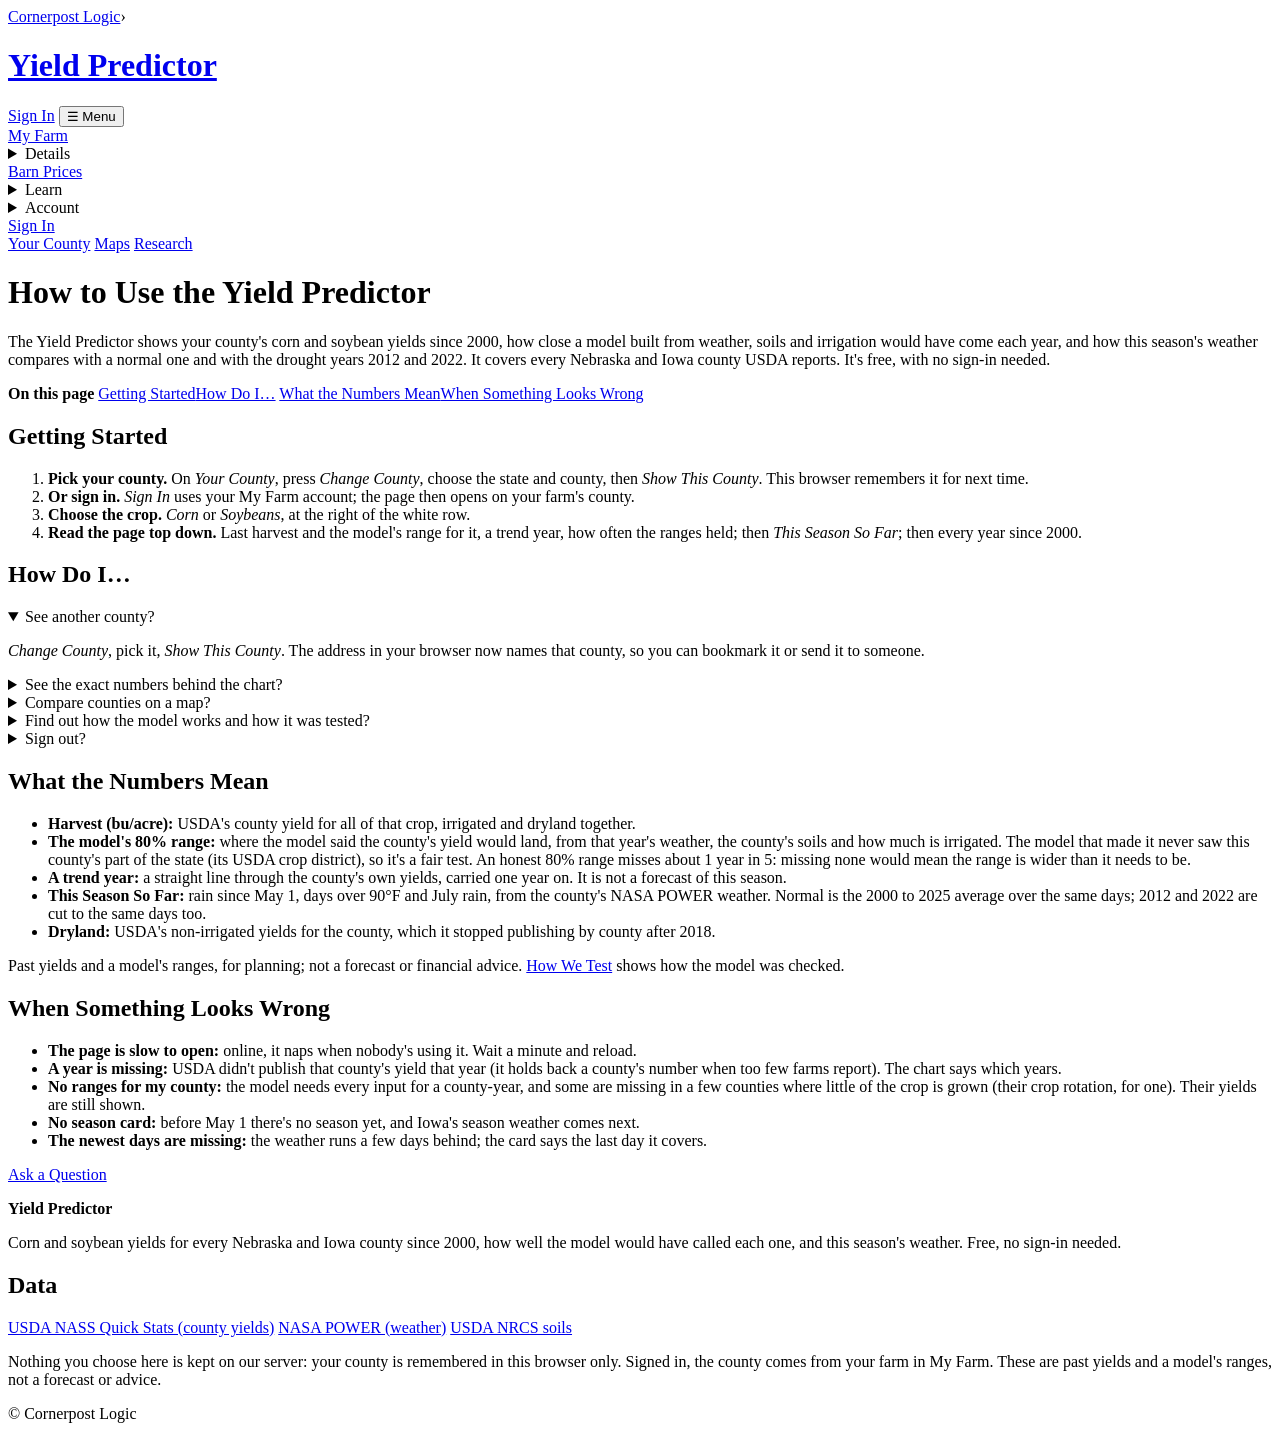
==== src/yieldpred/web/static/help.html @ 39eda1b6 "Learn: Plans after About This App" ====
<!doctype html>
<html lang="en">
<head>
  <meta charset="utf-8">
  <meta name="viewport" content="width=device-width, initial-scale=1">
  <title>Help · Yield Predictor</title>
  <meta name="description" content="Your county's corn and soybean yields since 2000, the model's 80% ranges, and this season's weather against 2012 and 2022.">
  <meta name="theme-color" content="#243b2f">
  <link rel="icon" href="icons/favicon.png" type="image/png">
  <link rel="stylesheet" href="suite.css">
  <link rel="stylesheet" href="style.css">
</head>
<body>
<header class="top suite-bar has-corner" data-app="corn-yield-predictor">
  <div class="suite-crumbs"><a class="suite-company" data-suite-company href="https://cornerpostlogic.com/">Cornerpost Logic</a><span class="suite-crumb-sep" aria-hidden="true">›</span><h1><a class="home-link" href="./"><img src="icons/logo.svg" alt="" class="logo">Yield Predictor</a></h1></div>
  <span class="spacer"></span>
  <a href="/auth/sign-in" id="signin-bar" class="signin signin-bar hidden">Sign In</a>
  <button type="button" class="menu-btn" id="menu-btn" aria-expanded="false" aria-controls="head-nav"><span aria-hidden="true">&#9776;</span> Menu</button>
  <!-- The same green bar as every app (My Farm, Farm Apps, Barn Prices, Learn, then your name); this app's own pages
       are the white row below. -->
  <nav class="head-nav" id="head-nav" aria-label="Cornerpost Logic">
    <a href="https://apps.cornerpostlogic.com/" class="to-my-farm" data-note="Your farm, every app">My Farm</a>
    <details class="suite-apps" data-suite-apps="corn-yield-predictor"></details>
    <a href="https://cornerpostlogic.com/barns.html" class="bar-barns">Barn Prices</a>
    <details class="head-menu">
      <summary>Learn</summary>
      <div class="head-menu-panel">
        <a href="help.html" data-note="How to use it" id="help-link" aria-current="page">Help</a>
        <a href="https://cornerpostlogic.com/corn-yield-predictor.html" data-note="What it does">About This App</a>
        <a href="https://cornerpostlogic.com/plans.html" data-note="Free and paid">Plans</a>
        <a href="#" data-streamlit="How_It_Works" data-note="How the model works">How It Works</a>
        <a href="https://cornerpostlogic.com/methods.html#corn-yield-predictor" data-note="How we check it">How We Test</a>
        <a href="https://cornerpostlogic.com/barns.html" class="learn-barns" data-note="Every barn">Barn Prices</a>
        <a href="#" class="suite-ask-hidden" data-suite-ask="corn-yield-predictor" role="button">Ask a Question</a>
      </div>
    </details>
    <i class="bar-sep" aria-hidden="true"></i>
    <details class="head-menu hidden" id="me-menu">
      <summary><span id="me-name">Account</span></summary>
      <div class="head-menu-panel">
        <a href="https://apps.cornerpostlogic.com/#account" id="account-link">My Farm Account</a>
        <button type="button" id="signout">Sign Out</button>
      </div>
    </details>
    <a href="/auth/sign-in" id="signin-link" class="signin hidden">Sign In</a>
  </nav>
</header>
<nav class="app-nav" id="app-nav" aria-label="Yield Predictor">
  <a href="./" id="county-tab">Your County</a>
  <a href="#" data-streamlit="Maps" id="maps-tab">Maps</a>
  <a href="#" data-streamlit="Model_and_Validation" id="research-tab">Research</a>
</nav>

<main id="main" class="help-view">
  <!-- v0.2.0: the suite's Help layout (My Farm, the Grazing Planner, Herd Planner, the Equipment Planner): four parts,
       contents down the left (at the top on a phone). Every name in italics is a page, heading or button in the app
       (tests/test_web_help.py checks they exist). -->
  <h1>How to Use the Yield Predictor</h1>
  <p class="lede">The Yield Predictor shows your county's corn and soybean yields since 2000, how close a model built from
    weather, soils and irrigation would have come each year, and how this season's weather compares with a normal one and
    with the drought years 2012 and 2022. It covers every Nebraska and Iowa county USDA reports. It's free, with no
    sign-in needed.</p>
  <div class="help-split">
    <nav class="help-toc" aria-label="On this page"><b>On this page</b>
      <a href="#help-start">Getting Started</a><a href="#help-how">How Do I&hellip;</a>
      <a href="#help-numbers">What the Numbers Mean</a><a href="#help-wrong">When Something Looks Wrong</a></nav>
    <div class="help-body">
      <section class="help-part" id="help-start"><h2>Getting Started</h2><ol class="help-steps">
        <li><b>Pick your county.</b> On <i>Your County</i>, press <i>Change County</i>, choose the state and county, then
          <i>Show This County</i>. This browser remembers it for next time.</li>
        <li><b>Or sign in.</b> <i>Sign In</i> uses your My Farm account; the page then opens on your farm's county.</li>
        <li><b>Choose the crop.</b> <i>Corn</i> or <i>Soybeans</i>, at the right of the white row.</li>
        <li><b>Read the page top down.</b> Last harvest and the model's range for it, a trend year, how often the ranges
          held; then <i>This Season So Far</i>; then every year since 2000.</li></ol></section>
      <section class="help-part" id="help-how"><h2>How Do I&hellip;</h2>
        <details open><summary>See another county?</summary><p><i>Change County</i>, pick it, <i>Show This County</i>. The
          address in your browser now names that county, so you can bookmark it or send it to someone.</p></details>
        <details><summary>See the exact numbers behind the chart?</summary><p>Under the chart, <i>Show the Numbers</i>
          lists every year: the yield, the model's range and whether it landed inside. Holding the pointer on a dot shows
          the same.</p></details>
        <details><summary>Compare counties on a map?</summary><p><i>Maps</i> opens every county, every year. It still
          opens in the first version of the Yield Predictor while it moves here.</p></details>
        <details><summary>Find out how the model works and how it was tested?</summary><p><i>Research</i>, or
          <i>How It Works</i> and <i>How We Test</i> under <i>Learn</i>.</p></details>
        <details><summary>Sign out?</summary><p>Your name in the green bar, then <i>Sign Out</i>. It signs you out of My
          Farm too, and so of every app.</p></details>
      </section>
      <section class="help-part" id="help-numbers"><h2>What the Numbers Mean</h2><ul class="help-list">
        <li><b>Harvest (bu/acre):</b> USDA's county yield for all of that crop, irrigated and dryland together.</li>
        <li><b>The model's 80% range:</b> where the model said the county's yield would land, from that year's weather,
          the county's soils and how much is irrigated. The model that made it never saw this county's part of the
          state (its USDA crop district), so it's a fair test. An honest 80% range misses about 1 year in 5: missing none would mean the range is wider than it
          needs to be.</li>
        <li><b>A trend year:</b> a straight line through the county's own yields, carried one year on. It is not a
          forecast of this season.</li>
        <li><b>This Season So Far:</b> rain since May 1, days over 90&deg;F and July rain, from the county's NASA POWER
          weather. Normal is the 2000 to 2025 average over the same days; 2012 and 2022 are cut to the same days too.</li>
        <li><b>Dryland:</b> USDA's non-irrigated yields for the county, which it stopped publishing by county after 2018.</li></ul>
        <p class="small">Past yields and a model's ranges, for planning; not a forecast or financial advice.
          <a href="https://cornerpostlogic.com/methods.html#corn-yield-predictor">How We Test</a> shows how the model was
          checked.</p></section>
      <section class="help-part" id="help-wrong"><h2>When Something Looks Wrong</h2><ul class="help-list">
        <li><b>The page is slow to open:</b> online, it naps when nobody's using it. Wait a minute and reload.</li>
        <li><b>A year is missing:</b> USDA didn't publish that county's yield that year (it holds back a county's number
          when too few farms report). The chart says which years.</li>
        <li><b>No ranges for my county:</b> the model needs every input for a county-year, and some are missing in a few
          counties where little of the crop is grown (their crop rotation, for one). Their yields are still shown.</li>
        <li><b>No season card:</b> before May 1 there's no season yet, and Iowa's season weather comes next.</li>
        <li><b>The newest days are missing:</b> the weather runs a few days behind; the card says the last day it covers.</li></ul></section>
      <p class="help-ask"><a href="#" class="btn secondary suite-ask-hidden" data-suite-ask="corn-yield-predictor" role="button">Ask a Question</a></p>
    </div>
  </div>
</main>

<footer class="site-footer">
  <div class="footer-inner">
    <div class="footer-brand"><strong>Yield Predictor</strong><p>Corn and soybean yields for every Nebraska and Iowa county since
      2000, how well the model would have called each one, and this season's weather. Free, no sign-in needed.</p></div>
    <nav class="footer-col" aria-label="Where the numbers come from">
      <h2>Data</h2>
      <a href="https://quickstats.nass.usda.gov/">USDA NASS Quick Stats (county yields)</a>
      <a href="https://power.larc.nasa.gov/">NASA POWER (weather)</a>
      <a href="https://websoilsurvey.nrcs.usda.gov/">USDA NRCS soils</a>
    </nav>
  </div>
  <div class="footer-bottom">
    <p>Nothing you choose here is kept on our server: your county is remembered in this browser only. Signed in, the
      county comes from your farm in My Farm. These are past yields and a model's ranges, not a forecast or advice.</p>
    <p id="footer-version">&copy; Cornerpost Logic</p>
  </div>
</footer>

<script src="suite.js" defer></script>
<script src="header.js" defer></script>
</body>
</html>
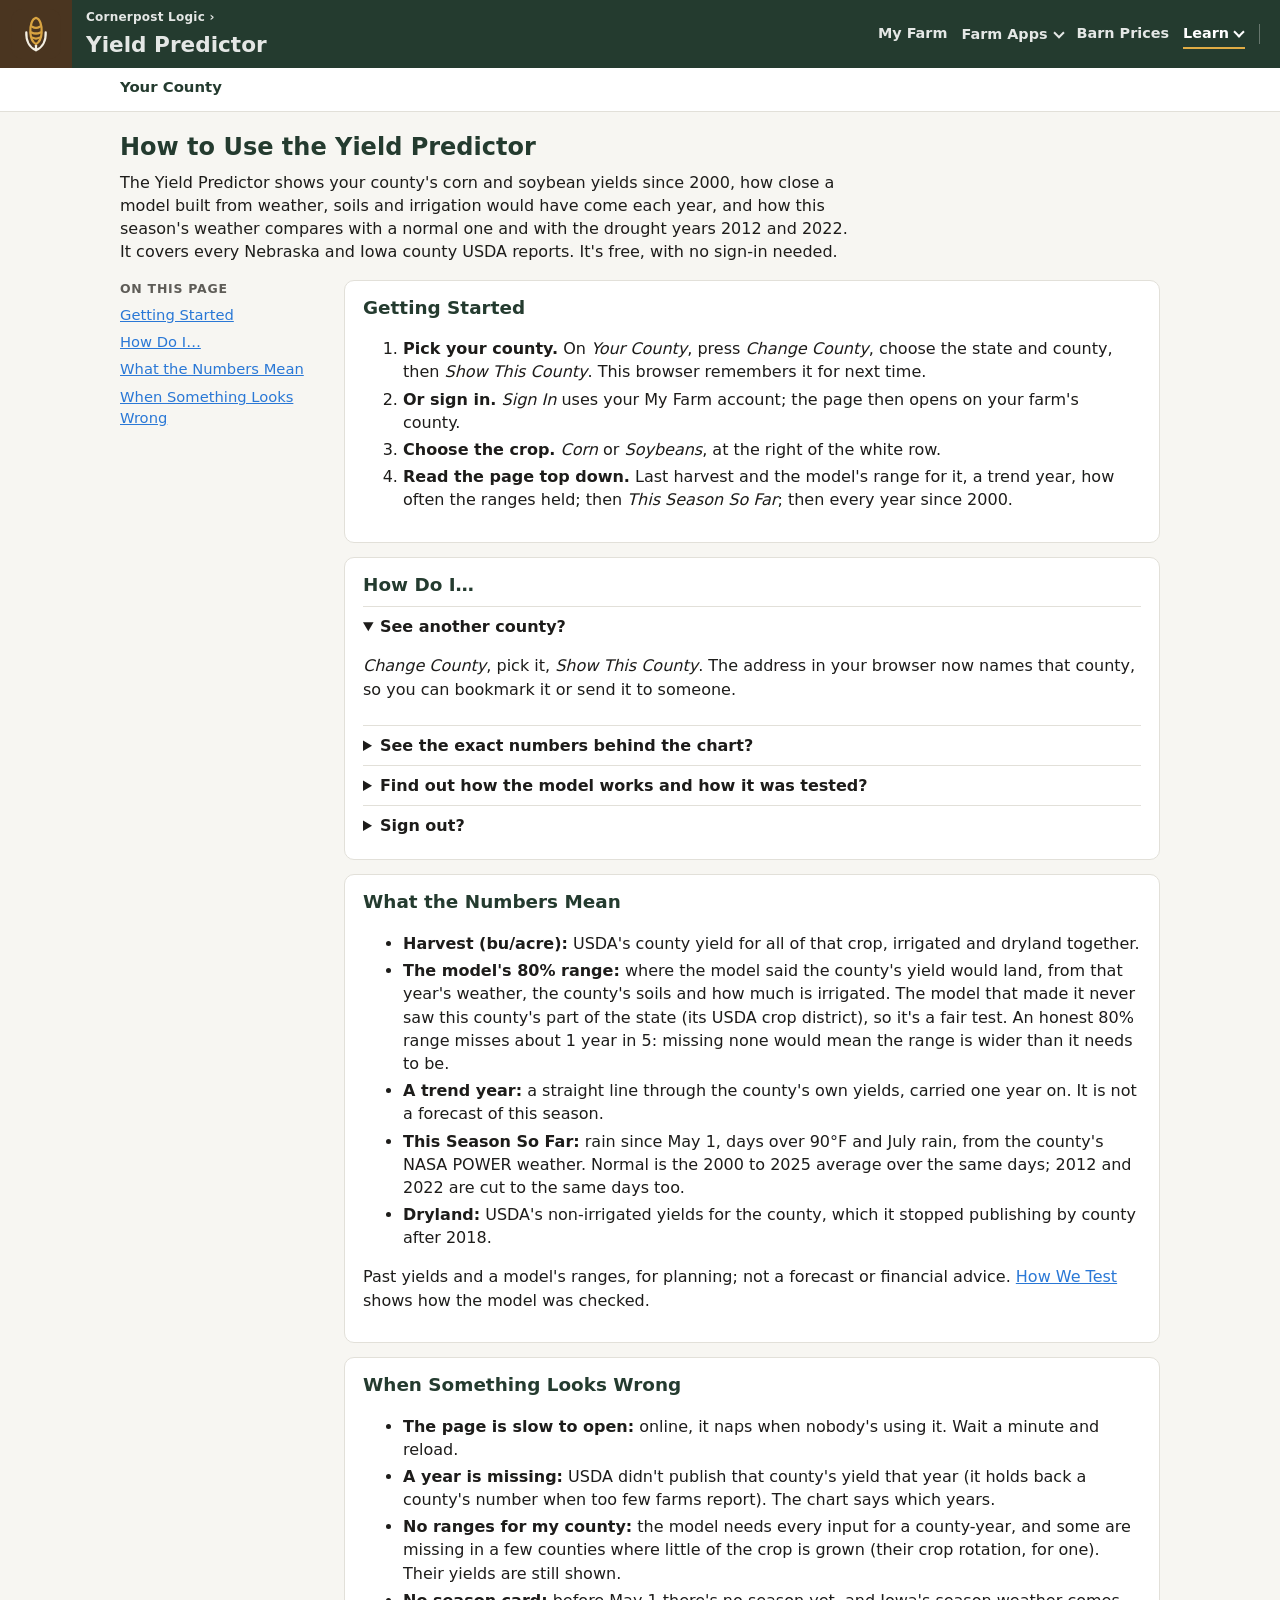
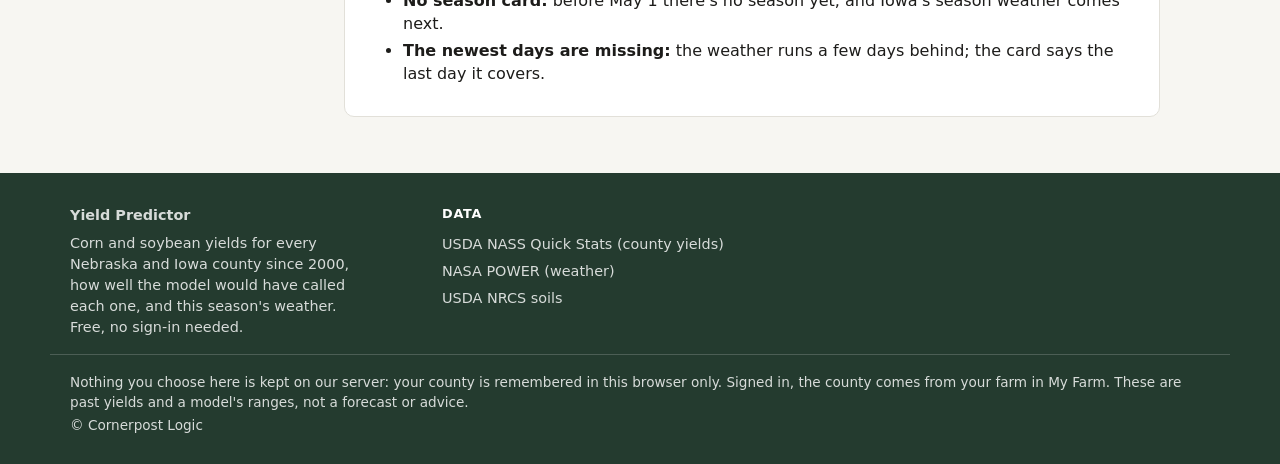
==== commit aa007bfd: "v0.2.2: no more Streamlit links; Streamlit app points to yield.cornerpostlogic.com; My Farm at apps." ====
--- a/src/yieldpred/web/static/help.html
+++ b/src/yieldpred/web/static/help.html
@@ -28,7 +28,6 @@
         <a href="help.html" data-note="How to use it" id="help-link" aria-current="page">Help</a>
         <a href="https://cornerpostlogic.com/corn-yield-predictor.html" data-note="What it does">About This App</a>
         <a href="https://cornerpostlogic.com/plans.html" data-note="Free and paid">Plans</a>
-        <a href="#" data-streamlit="How_It_Works" data-note="How the model works">How It Works</a>
         <a href="https://cornerpostlogic.com/methods.html#corn-yield-predictor" data-note="How we check it">How We Test</a>
         <a href="https://cornerpostlogic.com/barns.html" class="learn-barns" data-note="Every barn">Barn Prices</a>
         <a href="#" class="suite-ask-hidden" data-suite-ask="corn-yield-predictor" role="button">Ask a Question</a>
@@ -47,8 +46,6 @@
 </header>
 <nav class="app-nav" id="app-nav" aria-label="Yield Predictor">
   <a href="./" id="county-tab">Your County</a>
-  <a href="#" data-streamlit="Maps" id="maps-tab">Maps</a>
-  <a href="#" data-streamlit="Model_and_Validation" id="research-tab">Research</a>
 </nav>
 
 <main id="main" class="help-view">
@@ -78,10 +75,8 @@
         <details><summary>See the exact numbers behind the chart?</summary><p>Under the chart, <i>Show the Numbers</i>
           lists every year: the yield, the model's range and whether it landed inside. Holding the pointer on a dot shows
           the same.</p></details>
-        <details><summary>Compare counties on a map?</summary><p><i>Maps</i> opens every county, every year. It still
-          opens in the first version of the Yield Predictor while it moves here.</p></details>
-        <details><summary>Find out how the model works and how it was tested?</summary><p><i>Research</i>, or
-          <i>How It Works</i> and <i>How We Test</i> under <i>Learn</i>.</p></details>
+        <details><summary>Find out how the model works and how it was tested?</summary><p><i>How We Test</i> under
+          <i>Learn</i>: how the model was built, how often its ranges held, and where it falls short.</p></details>
         <details><summary>Sign out?</summary><p>Your name in the green bar, then <i>Sign Out</i>. It signs you out of My
           Farm too, and so of every app.</p></details>
       </section>
--- a/src/yieldpred/web/static/suite.css
+++ b/src/yieldpred/web/static/suite.css
@@ -0,0 +1,355 @@
+/* Farm app suite: the shared look of Herd Planner, Yield Predictor and
+   Farm Equipment Planner. Suite version 8 (each app's colour in the header's corner; the gold underline);
+   version 9 (2026-10-12): Ask a Question, the support assistant's button and panel (end of this file).
+   Version 10 (2026-10-14): Coming Soon rows and My Farm at the bottom of the Farm Apps menu.
+
+   THE SAME FILE lives in all three apps. The master copy is
+   herd-planner/brand/suite.css: change it there, then copy it into the other
+   two (each app has a test that fails if its copy drifts from the master).
+
+   Each app loads this file first, then its own stylesheet for the pieces only
+   it has. Colors come from the logo family: deep green, wheat gold, cream. */
+
+:root {
+  /* Surfaces and text */
+  --suite-bg: #f7f6f2;          /* warm paper page background */
+  --suite-surface: #ffffff;     /* cards, tables, inputs */
+  --suite-ink: #1d1c1a;         /* body text */
+  --suite-muted: #5e5c57;       /* secondary text */
+  --suite-line: #e2e0d9;        /* borders and dividers */
+
+  /* Brand */
+  --suite-deep-green: #243b2f;  /* header bar, footer band, text on gold */
+  --suite-gold: #e0ac45;        /* buttons, active tabs, focus rings */
+  --suite-gold-hover: #e9bf68;  /* lighter on hover: deep green on it is 7.0:1 */
+  --suite-gold-line: #b8862b;   /* outline of secondary buttons */
+  --suite-gold-tint: #fbf3e2;   /* hover fill of secondary buttons */
+  --suite-link: #2a78d6;        /* links in body text */
+
+  /* Shape and type */
+  --suite-measure: 1180px;      /* how wide the footer's content runs */
+  --suite-radius: 10px;
+  --suite-button-radius: 8px;
+  --suite-font: "Segoe UI", system-ui, -apple-system, Roboto, sans-serif;
+}
+
+body {
+  margin: 0;
+  font-family: var(--suite-font);
+  background: var(--suite-bg);
+  color: var(--suite-ink);
+  line-height: 1.45;
+}
+a { color: var(--suite-link); }
+
+/* Keyboard focus: a gold ring on anything focusable, on both light and green backgrounds. */
+:focus-visible { outline: 3px solid var(--suite-gold); outline-offset: 2px; }
+
+/* Buttons. White on gold is too faint (2.1:1), so text on gold is deep green (5.8:1).
+   .btn is Herd Planner's class name and .button is the equipment planner's: both get the same look. */
+.btn, .button {
+  display: inline-block; border: 1px solid transparent; border-radius: var(--suite-button-radius);
+  padding: 9px 16px; font: inherit; font-weight: 600; cursor: pointer; text-decoration: none;
+  background: var(--suite-gold); color: var(--suite-deep-green);
+}
+.btn:hover:not(:disabled), .button:hover:not(:disabled) { background: var(--suite-gold-hover); }
+.btn.secondary, .button.secondary { background: var(--suite-surface); color: var(--suite-deep-green); border-color: var(--suite-gold-line); }
+.btn.secondary:hover:not(:disabled), .button.secondary:hover:not(:disabled) { background: var(--suite-gold-tint); }
+.btn:disabled, .button:disabled { opacity: .5; cursor: not-allowed; }
+
+/* The header bar: deep green, the app's logo and name in white. */
+.suite-bar { background: var(--suite-deep-green); color: #fff; }
+.suite-bar .suite-name { color: #fff; font-weight: 700; text-decoration: none; display: inline-flex; align-items: center; gap: 10px; }
+.suite-bar a:not(.btn):not(.button):not(.suite-app):not(.suite-apps-home):not(.suite-apps-account) { color: rgba(255, 255, 255, .88); }
+.suite-bar a:not(.btn):not(.button):not(.suite-app):not(.suite-apps-home):not(.suite-apps-account):hover { color: #fff; }
+/* The way back to the company site, top left, before the app's name (suite version 3):
+     <span class="suite-crumbs"><a class="suite-company" data-suite-company href="...">Company</a>
+       <span class="suite-crumb-sep" aria-hidden="true">›</span> ...the app's own name... </span>
+   Top left because that's where people expect the way home; lighter than the app's name so the
+   app still reads first. */
+.suite-crumbs { display: inline-flex; align-items: center; gap: 8px; }
+.suite-crumbs .suite-name { white-space: nowrap; }
+.suite-bar a.suite-company { color: rgba(255, 255, 255, .78); font-weight: 600; font-size: .9rem; text-decoration: none; white-space: nowrap; }
+.suite-bar a.suite-company:hover { color: #fff; text-decoration: underline; text-underline-offset: 3px; }
+.suite-crumb-sep { color: rgba(255, 255, 255, .5); font-size: 1rem; line-height: 1; }
+/* The first line of the Farm Apps menu: back to the company site */
+.suite-apps-home { display: block; padding: 6px 8px 10px; margin-bottom: 6px; border-bottom: 1px solid var(--suite-line);
+  color: var(--suite-link); font-weight: 600; font-size: .9rem; text-decoration: none; }
+.suite-apps-home:hover { text-decoration: underline; }
+/* Suite version 4: the menu's top row holds the way home (left) and "Your Account" (right, the suite's
+   account page). Either can be missing: the company site has no "home" link, farm-account no account link. */
+.suite-apps-top { display: flex; flex-wrap: wrap; justify-content: space-between; align-items: baseline; gap: 4px 12px;
+  padding: 2px 4px 12px; margin-bottom: 14px; border-bottom: 1px solid var(--suite-line); }
+.suite-apps-top .suite-apps-home { padding: 0; margin: 0; border-bottom: 0; white-space: nowrap; }
+.suite-apps-account { margin-left: auto; color: var(--suite-deep-green); font-weight: 700; font-size: .9rem;
+  text-decoration: none; white-space: nowrap; }
+.suite-apps-account:hover { text-decoration: underline; }
+/* Suite version 5: the company's round icon (the Cornerpost Logic sunrise C) before the way home, in every
+   app's header and at the top of the Farm Apps menu. It lives here, in the one shared stylesheet, as a data
+   address, so no app needs another image file and the drift tests already cover it. Source: company-site
+   static/brand/icon.svg. On the green header the badge's green circle disappears into the bar; on the
+   white menu panel it shows. */
+:root { --suite-company-icon: url("[data-uri]"); }
+.suite-bar a.suite-company::before, .suite-apps-home::before { content: ""; flex: none; display: inline-block;
+  background: var(--suite-company-icon) center / contain no-repeat; }
+.suite-apps-home::before { width: 20px; height: 20px; margin-right: 7px; vertical-align: -5px; }
+/* Suite version 6: the company ABOVE the app, one picture (option A on company-site
+   notes/logo/header-options.png). Side by side, the company's icon and name next to the app's logo and
+   name read as two brands; stacked, "Cornerpost Logic ›" over "Herd Planner" reads as a hierarchy, like
+   a series name over a book title. The app's logo (img.logo inside the name) stands to the left of both
+   lines. Works on every app's existing markup, so no page changed:
+     <div class="suite-crumbs"><a class="suite-company" ...>Cornerpost Logic</a>
+       <span class="suite-crumb-sep">›</span><h1 or a class="suite-name"><img class="logo">App</h1></div>
+   The company icon stays in the Farm Apps menu (.suite-apps-home). */
+.suite-crumbs { display: inline-grid; grid-template-columns: auto; align-items: center; position: relative; }
+.suite-crumbs:has(img.logo) { padding-left: 50px; }
+.suite-crumbs img.logo { position: absolute; left: 0; top: 50%; width: 40px; height: 40px; margin: 0; transform: translateY(-50%); }
+.suite-crumb-sep { display: none; }
+.suite-bar a.suite-company { display: block; grid-row: 1; font-size: .75rem; letter-spacing: .02em; line-height: 1.2; }
+.suite-bar a.suite-company::before { content: none; }
+.suite-bar a.suite-company::after { content: " \203A"; }
+.suite-crumbs > :not(.suite-company):not(.suite-crumb-sep) { grid-row: 2; margin: 0; line-height: 1.15; }
+@media (max-width: 480px) { .suite-bar a.suite-company { font-size: .7rem; } }
+/* Outline buttons that sit on the green bar */
+.suite-bar .btn.secondary, .suite-bar .button.secondary { background: transparent; color: #fff; border-color: rgba(255, 255, 255, .6); }
+.suite-bar .btn.secondary:hover:not(:disabled), .suite-bar .button.secondary:hover:not(:disabled) { background: rgba(255, 255, 255, .12); }
+
+/*
+   THE DEEP FOOTER, shared by all three apps and the site.
+
+   Until suite version 3 this block was four lines - just the colours - and
+   every app invented its own layout on top of them: Farm Equipment Planner
+   .footer-inner at 960px with h2 headings, Herd Planner .footer-cols at
+   1180px with h4, the site .footer-grid. Three footers that looked alike by
+   coincidence, with nothing testing that they stayed that way. The layout
+   lives here now, so the drift tests cover it like everything else.
+
+   The markup each consumer writes:
+
+     footer.site-footer
+       div.footer-inner
+         div.footer-brand      the app's name, logo and one-line description
+         nav.footer-col        h2 heading, then anchors - one per column
+       div.footer-bottom       a rule, then the fine print and the copyright
+
+   Everything between these markers is also injected verbatim by Yield
+   Predictor, which is Streamlit and cannot load a stylesheet at all (its
+   sanitizer strips a link tag - measured, not assumed). It reads this file
+   and inlines this section, so it shares the rules rather than copying them.
+   Keep the markers, and keep this section free of anything Streamlit-hostile.
+
+   THE MARKERS BELOW ARE CLOSED COMMENTS ON PURPOSE. They used to be this
+   comment's own opening line, which meant Yield Predictor's slice began in
+   the middle of a comment and carried an orphaned close. The browser read
+   that prose as a broken selector and its error recovery swallowed the rule
+   that followed - the one setting the background - so the footer rendered
+   with no green at all while every later rule applied normally. Keep each
+   marker a complete comment, and the slice stays valid CSS on its own. */
+
+/* == suite-footer:start == */
+.site-footer {
+  background: var(--suite-deep-green, #243b2f); color: rgba(255, 255, 255, .82);
+  font-size: .9rem;
+}
+.site-footer a { color: rgba(255, 255, 255, .82); text-decoration: none; }
+.site-footer a:hover, .site-footer a:focus-visible { color: #fff; text-decoration: underline; }
+
+/* Flex, not grid, and for a reason worth recording. The obvious replacement
+   for Farm Equipment Planner's hardcoded repeat(4, 1fr) - which left the
+   two-column site with empty cells - was
+   "1.4fr repeat(auto-fit, minmax(150px, 1fr))". That is INVALID CSS: the
+   spec forbids combining auto-fit with a flexible (fr) track, so the whole
+   declaration is dropped and the footer silently becomes one column. It was
+   caught by reading gridTemplateColumns back out of a browser, not by
+   reading the rule. Flex wrapping handles two, three or four columns with
+   no such trap.
+
+   EVERY var() in this section carries a fallback, and that is a rule, not a
+   style choice. Yield Predictor injects this section on its own, without the
+   :root block above it, so a bare var(--suite-deep-green) resolves to nothing
+   and the footer loses its green entirely - which is exactly what happened
+   the first time. A test in that app fails if a fallback goes missing. */
+.footer-inner {
+  max-width: var(--suite-measure, 1180px); margin: 0 auto; padding: 32px 20px 16px;
+  display: flex; flex-wrap: wrap; gap: 24px 32px; align-items: flex-start;
+}
+.footer-brand { flex: 1 1 260px; max-width: 340px; }
+.footer-col { flex: 1 1 150px; }
+.footer-brand .brand, .footer-brand .footer-name {
+  color: #fff; font-weight: 700; font-size: 1.05rem; text-decoration: none;
+  display: inline-flex; align-items: center; gap: 10px; margin: 0;
+}
+.footer-brand img.logo { width: 40px; height: 40px; }
+.footer-brand p { margin: 8px 0 0; max-width: 280px; }
+.site-footer nav.footer-col { display: block; }
+.footer-col h2 {
+  font-size: .8rem; text-transform: uppercase; letter-spacing: .06em;
+  color: #fff; margin: 0 0 8px; font-weight: 700;
+}
+.footer-col a { display: block; padding: 3px 0; }
+.footer-bottom {
+  max-width: var(--suite-measure, 1180px); margin: 0 auto; padding: 14px 20px 24px;
+  border-top: 1px solid rgba(255, 255, 255, .18); font-size: .85rem;
+}
+.footer-bottom p { margin: 4px 0; }
+.footer-bottom a { color: #fff; }
+@media (max-width: 760px) {
+  .footer-brand { flex: 1 1 100%; max-width: none; }
+  .footer-col { flex: 1 1 40%; }
+}
+/* == suite-footer:end == */
+
+/* Cards */
+.card { background: var(--suite-surface); border: 1px solid var(--suite-line); border-radius: var(--suite-radius); }
+
+/* The "Farm apps" menu in the header (built by suite.js from suite-apps.json).
+   A <details> element: a click on "Farm Apps" opens the panel of every app.
+   Suite version 7 (Scott, 2026-10-11: "I like this style for the header menus"): the company site's look in
+   every app. The button is a text link with a small down arrow and the gold underline when pointed at or open,
+   and the panel shows the apps in the site's two groups (For Ranches, For Farms), each under a slim green band.
+   Mockup: herd-planner/notes/farm-apps-menu-site-style-2026-10-11.png. */
+.suite-apps { position: relative; }
+.suite-apps > summary {
+  list-style: none; cursor: pointer; display: inline-flex; align-items: center; gap: 7px;
+  padding: 4px 0; color: rgba(255, 255, 255, .88); font-size: .95rem; font-weight: 600; white-space: nowrap;
+}
+.suite-apps > summary::-webkit-details-marker { display: none; }
+.suite-apps > summary::after { content: ""; width: 6px; height: 6px; margin-top: -3px; border: solid currentColor;
+  border-width: 0 2px 2px 0; transform: rotate(45deg); transition: transform .15s; }   /* a small down arrow */
+.suite-apps[open] > summary::after { transform: rotate(-135deg); margin-top: 3px; }
+.suite-apps > summary:hover, .suite-apps[open] > summary { color: #fff; box-shadow: 0 2px 0 var(--suite-gold); }
+.suite-apps > summary:focus-visible { outline: 2px solid var(--suite-gold); outline-offset: 3px; border-radius: 2px; }
+.suite-apps-panel {
+  position: absolute; right: 0; top: calc(100% + 12px); z-index: 50; width: min(700px, calc(100vw - 32px));
+  box-sizing: border-box; background: var(--suite-surface); color: var(--suite-ink); border-radius: 14px;
+  box-shadow: 0 14px 40px rgba(0, 0, 0, .18); padding: 16px 18px;
+}
+/* The groups, as on the company site's menu: a slim deep-green band with the group's name and one line. */
+.suite-ops { display: grid; grid-template-columns: 1fr 1fr; gap: 16px; }
+.suite-op { background: #faf8f2; border-radius: 12px; padding: 0 0 8px; overflow: hidden; }
+.suite-op-head { display: flex; align-items: baseline; flex-wrap: wrap; gap: 2px 10px; margin: 0 0 8px;
+  padding: 9px 14px; background: var(--suite-deep-green); }
+.suite-op-title { margin: 0; font-size: 1rem; font-weight: 700; color: #fff; }
+.suite-op-lead { margin: 0; font-size: .82rem; color: #dbe6df; }
+.suite-app { display: flex; align-items: flex-start; gap: 10px; padding: 8px; margin: 0 6px 2px; border-radius: 10px;
+  color: var(--suite-ink); text-decoration: none; }
+a.suite-app:hover, a.suite-app:focus-visible { background: var(--suite-gold-tint); }
+.suite-app img { width: 40px; height: 40px; flex: none; }
+.suite-app-words { display: flex; flex-direction: column; min-width: 0; flex: 1; font-size: .85rem; line-height: 1.3; }
+.suite-app-words strong { font-size: .95rem; }
+.suite-app-words span { color: var(--suite-muted); }
+.suite-app-status { margin-top: 2px; font-size: .75rem; font-weight: 600; color: var(--suite-muted); white-space: nowrap; }
+a.suite-app .suite-app-status { color: var(--suite-deep-green); }
+.suite-app.here { background: var(--suite-surface); }
+/* Suite version 10 (Scott, 2026-10-14, chose A of company-site/notes/coming-soon-options-2026-10-14.png): an app
+   still being built shows in its group, its logo faded and "Coming Soon" where Open would be; it opens nothing.
+   And My Farm moves from the top right to a line at the bottom, as on the company site's menu ("I like that it
+   also has the My Farm link on the bottom"). */
+.suite-app.soon img { opacity: .6; }
+.suite-apps-foot { display: flex; flex-wrap: wrap; justify-content: space-between; align-items: center; gap: 4px 12px;
+  margin: 14px 0 0; padding: 12px 4px 0; border-top: 1px solid var(--suite-line); font-size: .9rem; color: var(--suite-muted); }
+/* On a phone the panel spans the screen (so it can't run off the left edge), the groups stack, and a long
+   panel scrolls inside itself. */
+@media (max-width: 600px) {
+  .suite-apps { position: static; }
+  .suite-apps-panel { position: absolute; top: auto; left: 8px; right: 8px; width: auto; margin-top: 8px;
+    max-height: calc(100vh - 110px); overflow-y: auto; padding: 12px; }
+  .suite-ops { grid-template-columns: 1fr; gap: 12px; }
+}
+
+/* Suite version 8 (Scott, 2026-10-12, from the Yield Predictor's header: "it creates a brand for that app and just
+   really helps a person know what app they are on. No confusion."): the app's own colour fills the header's left
+   end, top to bottom, and the app's logo (a tile of that same colour, so its edge disappears) stands in it, 30%
+   larger. A header opts in with class="suite-bar has-corner" and data-app="<app id>"; the colours are the logo
+   tiles' (brand/README.md), in one place here. Herd Planner's tile moved from the header's own green #243b2f to a
+   pasture green #3f6e4e the same day (option H1), because its corner would otherwise vanish into the bar. The
+   logo stays tied to the name lines (left: -70px from them), so a two-row phone header keeps it beside the name.
+   Mockup: herd-planner/notes/app-corners-2026-10-12.png. */
+.suite-bar[data-app="herd-planner"] { --suite-app-color: #3f6e4e; }
+.suite-bar[data-app="corn-yield-predictor"] { --suite-app-color: #4a3520; }
+.suite-bar[data-app="grazing-planner"] { --suite-app-color: #2f5d5a; }
+.suite-bar[data-app="farm-equipment-planner"] { --suite-app-color: #23374d; }
+.suite-bar[data-app="farm-account"] { --suite-app-color: #6e3229; }
+.suite-bar.has-corner { position: relative; padding-left: 86px !important; }
+/* Suite version 12 (Scott, 2026-10-15: "We need to make all the green headers the same height. It changes as I move
+   around"): from 641 px up every green bar, the company site's and every app's, is 68 px tall, its words centred in
+   it. Until now each app set its own padding, so the bars were 68 to 80 px. min-height, not height: a bar whose links
+   ever need a second line grows rather than spilling onto the page. (html body: outranks each app's own header rule.)
+   Phones keep each app's own phone header (the Menu button and the ranch's name under the title). */
+@media (min-width: 641px) {
+  html body .suite-bar { box-sizing: border-box; min-height: 68px; padding-top: 0; padding-bottom: 0; align-items: center; }
+}
+.suite-bar.has-corner::before { content: ""; position: absolute; left: 0; top: 0; bottom: 0; width: 72px;
+  background: var(--suite-app-color, transparent); }
+.suite-bar.has-corner .suite-crumbs:has(img.logo) { padding-left: 0; }
+.suite-bar.has-corner .suite-crumbs img.logo { left: -70px; transform: translateY(-50%) scale(1.3); z-index: 1; }
+.suite-bar.has-corner > .wrap { max-width: none; margin: 0; padding-left: 0; }
+@media (max-width: 600px) {
+  .suite-bar.has-corner { padding-left: 70px !important; }
+  .suite-bar.has-corner::before { width: 58px; }
+  .suite-bar.has-corner .suite-crumbs img.logo { left: -59px; transform: translateY(-50%) scale(1.1); }
+}
+/* Suite version 8, Scott: "also the underlined links": the page you're on, in any app's header, is white with the
+   gold underline on a computer, as on the company site and the Yield Predictor. Each app marks it with
+   aria-current="page"; on a phone each app's own menu shows it its own way. */
+@media (min-width: 601px) {
+  .suite-bar nav a[aria-current="page"]:not(.suite-app), .suite-bar .head-nav a[aria-current="page"]:not(.suite-app) {
+    color: #fff; text-decoration: none; box-shadow: 0 2px 0 var(--suite-gold); }
+}
+
+/* --- Ask a Question (suite version 9, 2026-10-12) --------------------------------------------------------
+   suite.js makes the panel; each page has the element that opens it (data-suite-ask): a "Ask a Question" item in
+   the apps' Learn menus, a round button at the bottom right of the company site and My Farm (.suite-ask-fab).
+   Hidden until My Farm says the assistant is on. Mockup: company-site/notes/ask-a-question-mockup-2026-10-12.png. */
+.suite-ask-hidden { display: none !important; }
+.suite-ask-fab { position: fixed; right: 24px; bottom: 24px; z-index: 900; display: inline-flex; align-items: center;
+  gap: 8px; padding: 12px 18px; border: 0; border-radius: 999px; background: var(--suite-deep-green); color: #fff;
+  font: 700 .95rem/1 var(--suite-font); box-shadow: 0 8px 24px rgba(0, 0, 0, .25); cursor: pointer; }
+.suite-ask-fab::before { content: ""; width: 10px; height: 10px; border-radius: 50%; background: var(--suite-gold); }
+.suite-ask-fab:hover { background: #2f4c3d; }
+.suite-ask { position: fixed; right: 24px; bottom: 24px; z-index: 1000; width: 380px; max-height: min(640px, calc(100vh - 48px));
+  display: flex; flex-direction: column; overflow: hidden; background: var(--suite-surface); color: var(--suite-ink);
+  border: 1px solid var(--suite-line); border-radius: 14px; box-shadow: 0 16px 40px rgba(0, 0, 0, .28);
+  font: .95rem/1.45 var(--suite-font); text-align: left; }
+.suite-ask[hidden] { display: none; }
+.suite-ask-head { display: flex; align-items: flex-start; gap: 10px; padding: 12px 14px; background: var(--suite-deep-green); color: #fff; }
+.suite-ask-head strong { display: block; font-size: 1rem; }
+.suite-ask-head small { display: block; margin-top: 2px; font-size: .75rem; opacity: .85; }
+.suite-ask-close { margin-left: auto; padding: 0 4px; border: 0; background: none; color: #fff; font-size: 1.4rem; line-height: 1; cursor: pointer; }
+.suite-ask-body { flex: 1; overflow-y: auto; display: flex; flex-direction: column; gap: 10px; padding: 14px; background: var(--suite-bg); }
+.suite-ask-msg { max-width: 88%; padding: 10px 12px; border-radius: 12px; }
+.suite-ask-msg p { margin: 0; }
+.suite-ask-msg.me { align-self: flex-end; background: var(--suite-deep-green); color: #fff; border-bottom-right-radius: 4px; }
+.suite-ask-msg.bot { align-self: flex-start; background: var(--suite-surface); border: 1px solid var(--suite-line); border-bottom-left-radius: 4px; }
+.suite-ask-msg.waiting { color: var(--suite-muted); font-style: italic; }
+.suite-ask .suite-ask-src { margin-top: 8px; font-size: .8rem; color: var(--suite-muted); }
+.suite-ask .suite-ask-src a { color: var(--suite-link); }
+.suite-ask-actions, .suite-ask-handoff { display: flex; flex-wrap: wrap; gap: 8px; margin-top: 10px; }
+.suite-ask-handoff label { display: flex; flex-direction: column; gap: 4px; width: 100%; font-size: .82rem; color: var(--suite-muted); }
+.suite-ask-handoff input { padding: 8px 10px; border: 1px solid var(--suite-line); border-radius: 8px; font: inherit; }
+.suite-ask-yes, .suite-ask-send { padding: 8px 12px; border: 0; border-radius: var(--suite-button-radius); background: var(--suite-gold);
+  color: var(--suite-deep-green); font: 700 .85rem/1.2 var(--suite-font); cursor: pointer; }
+.suite-ask-yes:hover, .suite-ask-send:hover { background: var(--suite-gold-hover); }
+.suite-ask-send:disabled { opacity: .6; cursor: wait; }
+.suite-ask-no { padding: 8px 12px; border: 1px solid var(--suite-gold-line); border-radius: var(--suite-button-radius);
+  background: var(--suite-surface); color: var(--suite-deep-green); font: 700 .85rem/1.2 var(--suite-font); cursor: pointer; }
+.suite-ask .suite-ask-done { margin-top: 8px; font-size: .85rem; color: var(--suite-deep-green); font-weight: 600; }
+.suite-ask-foot { margin: 0; padding: 10px 12px; border-top: 1px solid var(--suite-line); background: var(--suite-surface); }
+.suite-ask-row { display: flex; gap: 8px; }
+.suite-ask-row input { flex: 1; min-width: 0; padding: 10px 12px; border: 1px solid #cfc9bb; border-radius: 8px; font: inherit; }
+.suite-ask .suite-ask-note { margin: 6px 0 0; font-size: .72rem; color: var(--suite-muted); }
+@media (max-width: 600px) {
+  .suite-ask { inset: 0; width: auto; max-height: none; border-radius: 0; border: 0; }
+  .suite-ask-fab { right: 16px; bottom: 16px; }
+}
+
+/* Suite version 11 (2026-10-15): the eye in a password box (suite.js addEye), the look My Farm and the Grazing Planner
+   had: inside the box's right end, 36 px square for a thumb, grey until pointed at or pressed. */
+.suite-pw { position: relative; display: block; }
+span.suite-pw > input[type] { width: 100%; box-sizing: border-box; padding-right: 44px; }   /* [type]: outranks an app's own input[type=…] padding */
+button.suite-eye { position: absolute; right: 4px; top: 50%; transform: translateY(-50%); display: flex; align-items: center;
+  justify-content: center; width: 36px; height: 36px; min-width: 0; min-height: 0; margin: 0; padding: 0; border: 0;
+  border-radius: 6px; background: none; color: var(--suite-muted); box-shadow: none; cursor: pointer; }
+button.suite-eye:hover:not(:disabled), button.suite-eye[aria-pressed="true"] { background: none; color: var(--suite-deep-green); }   /* not an app's gold button hover */
+button.suite-eye:focus-visible { outline: 2px solid var(--suite-deep-green); outline-offset: 1px; }
+.suite-eye svg { width: 20px; height: 20px; fill: none; stroke: currentColor; stroke-width: 1.8; stroke-linecap: round; stroke-linejoin: round; }
--- a/src/yieldpred/web/static/style.css
+++ b/src/yieldpred/web/static/style.css
@@ -0,0 +1,217 @@
+/* Yield Predictor web app: the page's own look, on top of the suite's shared suite.css (colors, buttons, header, footer).
+   The header part (to "Your county") is the Grazing Planner's, so every app's green bar and white row behave alike. */
+* { box-sizing: border-box; }
+/* The footer sits at the bottom of the window even when a page is short (sign-in, My Ranch empty):
+   the page is a column as tall as the window, and main takes the spare height. */
+body { margin: 0; line-height: 1.45; min-height: 100vh; display: flex; flex-direction: column; }
+.hidden { display: none !important; }
+
+header.top { padding: 12px 20px; display: flex; flex-wrap: wrap; align-items: center; gap: 10px 20px; }
+header.top h1 { margin: 0; font-size: 1.35rem; }
+header.top .spacer { flex: 1; }
+/* The header's own links, like the company site's menu: white, bold, gold underline on hover. v0.16.1: only the bar's
+   own links (">"): the Farm Apps menu sits inside this nav too, and these rules turned its app names white on cream. */
+.head-nav { display: flex; flex-wrap: wrap; gap: 4px 14px; align-items: center; }
+.suite-bar .head-nav > a { color: #fff; font-weight: 600; font-size: .9rem; text-decoration: none; padding: 4px 0;
+  border-bottom: 2px solid transparent; }
+.suite-bar .head-nav > a:hover { border-bottom-color: var(--suite-gold); color: #fff; }
+/* Learn and your-name menus: the words look like the links beside them, with a small arrow, and open a
+   white panel like Farm Apps. <details> elements, so they work without JavaScript (session.js closes them
+   on a click elsewhere, a chosen item or Escape). */
+.head-menu { position: relative; }
+.head-menu > summary { list-style: none; cursor: pointer; display: inline-flex; align-items: center; gap: 5px;
+  color: #fff; font-weight: 600; font-size: .9rem; padding: 4px 0; border-bottom: 2px solid transparent; white-space: nowrap; }
+.head-menu > summary::-webkit-details-marker { display: none; }
+.head-menu > summary::after { content: ""; width: 6px; height: 6px; margin: -3px 2px 0 1px; border: solid currentColor;
+  border-width: 0 2px 2px 0; transform: rotate(45deg); transition: transform .15s; }   /* a small down arrow */
+.head-menu[open] > summary::after { transform: rotate(-135deg); margin-top: 3px; }
+.head-menu > summary:hover, .head-menu[open] > summary { border-bottom-color: var(--suite-gold); }
+.head-menu > summary:focus-visible { outline: 2px solid var(--suite-gold); outline-offset: 3px; border-radius: 2px; }
+#me-name { max-width: 14ch; overflow: hidden; text-overflow: ellipsis; }
+.head-menu:has([aria-current="page"]) > summary { border-bottom-color: var(--suite-gold); }   /* on the Account page (gold since v0.13.2, suite v8) */
+.head-menu-panel { position: absolute; right: 0; top: calc(100% + 8px); z-index: 50; min-width: 190px; padding: 6px;
+  display: flex; flex-direction: column; background: var(--suite-surface); border: 1px solid var(--suite-line);
+  border-radius: var(--suite-radius); box-shadow: 0 8px 24px rgba(0, 0, 0, .18); }
+.suite-bar .head-nav .head-menu-panel a, .head-menu-panel button { display: block; width: 100%; box-sizing: border-box;
+  text-align: left; padding: 9px 12px; border: 0; border-radius: 8px; background: none; color: var(--suite-ink) !important;
+  font: inherit; font-size: .92rem; font-weight: 600; text-decoration: none; cursor: pointer; }
+/* !important: suite.css makes every header link white with a long :not() chain that outranks this one. */
+.suite-bar .head-nav .head-menu-panel a:hover, .head-menu-panel button:hover,
+.suite-bar .head-nav .head-menu-panel a:focus-visible, .head-menu-panel button:focus-visible { background: var(--suite-gold-tint); color: var(--suite-ink); }
+.suite-bar .head-nav .head-menu-panel a[aria-current="page"] { text-decoration: none; box-shadow: inset 3px 0 0 var(--suite-gold); }
+.head-menu-panel button { border-top: 1px solid var(--suite-line); border-radius: 0 0 8px 8px; margin-top: 4px; }
+/* The Admin list (v0.20.0, M1): every admin page, in every app, from My Farm. */
+.head-menu-panel .me-admin-title { margin: 6px 0 0; padding: 8px 12px 2px; border-top: 1px solid var(--suite-line); font-size: .74rem;
+  font-weight: 700; letter-spacing: .06em; text-transform: uppercase; color: var(--suite-muted); }
+.suite-bar .head-nav .head-menu-panel a.me-admin-row { display: flex; justify-content: space-between; align-items: center; gap: 14px; white-space: nowrap; }
+.me-admin-here { font-size: .78rem; font-weight: 600; color: var(--suite-muted); }
+/* On a phone the panel spans the screen (like Farm Apps), so it can't run off either edge. */
+@media (max-width: 600px) {
+  .head-menu { position: static; }
+  .head-menu-panel { left: 16px; right: 16px; top: auto; margin-top: 8px; }
+}
+/* On a phone (v0.14.0; Scott, 2026-10-13: one phone header for every app, Herd Planner's, from
+   herd-planner/notes/phone-headers-now-and-proposed-2026-10-13.png): the name on the left, Sign In and Menu on the
+   right, and Menu opens a white list, one thing to a row with a grey note: Planner, Season Map, My Ranch, My Herd,
+   Learn's links, Farm Apps, then Account and Sign Out. Before, the links wrapped onto two more lines of the header.
+   Tablets and computers keep the row of links. */
+.menu-btn, .signin-bar { display: none; }
+@media (max-width: 640px) {
+  header.top { display: grid; grid-template-columns: minmax(0, 1fr) auto auto; gap: 8px 10px; align-items: center; }
+  header.top > .spacer { display: none; }
+  header.top .suite-crumbs { grid-column: 1; grid-row: 1; min-width: 0; }
+  header.top h1 { font-size: 1.2rem; }
+  .suite-bar a.signin-bar { display: inline-flex; align-items: center; grid-column: 2; grid-row: 1; min-height: 40px;
+    box-sizing: border-box; padding: 8px 12px; border: 2px solid var(--suite-gold); border-radius: var(--suite-button-radius);
+    color: #fff; font-size: .9rem; font-weight: 700; text-decoration: none; }
+  .menu-btn { display: inline-flex; align-items: center; gap: 6px; grid-column: 3; grid-row: 1; min-height: 40px;
+    padding: 8px 12px; background: transparent; color: #fff; border: 1px solid rgba(255, 255, 255, .6); border-radius: 8px;
+    font: inherit; font-size: .9rem; font-weight: 700; cursor: pointer; }
+  .menu-btn[aria-expanded="true"] { background: rgba(255, 255, 255, .16); }
+  .head-nav { display: none; grid-column: 1 / -1; }
+  header.top.menu-open .head-nav { display: flex; flex-direction: column; flex-wrap: nowrap; align-items: stretch; gap: 0;
+    margin-top: 2px; background: var(--suite-surface); border-radius: 12px; box-shadow: 0 10px 28px rgba(0, 0, 0, .28);
+    overflow: hidden; }
+  /* Learn and the menu under your name: Menu opens them (session.js) and their links become rows. No Learn button:
+     the Menu already is a menu. Sign In is on the bar, so not in the list. */
+  .head-nav .head-menu, .head-nav .head-menu-panel { display: contents; }
+  .head-nav .head-menu > summary, .suite-bar .head-nav a.signin { display: none; }
+  .suite-bar .head-nav > a, .suite-bar .head-nav .head-menu-panel a, .head-nav .head-menu-panel button,
+  .head-nav .suite-apps > summary { display: flex; align-items: center; justify-content: space-between; gap: 12px;
+    width: 100%; box-sizing: border-box; min-height: 52px; margin: 0; padding: 12px 16px; border: 0;
+    border-bottom: 1px solid var(--suite-line); border-radius: 0; background: transparent; color: var(--suite-ink) !important;
+    font: inherit; font-size: 1rem; font-weight: 600; text-align: left; text-decoration: none; box-shadow: none; }
+  .suite-bar .head-nav > a[aria-current="page"], .suite-bar .head-nav .head-menu-panel a[aria-current="page"] {
+    text-decoration: none; box-shadow: inset 4px 0 0 var(--suite-gold); }
+  .head-nav .me-admin-here { display: none; }   /* the phone row's note says it */
+  .suite-bar .head-nav .head-menu-panel a.me-admin-row { white-space: normal; }
+  .head-nav a[data-note]::after { content: attr(data-note) " \203A"; color: var(--suite-muted); font-size: .9rem;
+    font-weight: 400; text-align: right; }
+  .suite-bar .head-nav > a:active, .head-nav .head-menu-panel button:active { background: var(--suite-bg); }
+  .head-nav .suite-apps > summary::before { content: none; }
+  .head-nav .suite-apps > summary::after { content: "Our other apps \203A"; color: var(--suite-muted); font-size: .9rem;
+    font-weight: 400; width: auto; height: auto; margin: 0; border: 0; transform: none; transition: none; }
+  .head-nav .head-menu-panel button { color: var(--suite-deep-green) !important; font-weight: 700; border-bottom: 0; }
+}
+
+/* The season strip under the header: the logo's cream, so it stands apart from the green header
+   (a second green beside it looked like a mismatch) and gold still means "you can click this". */
+.banner { background: #f3ead8; color: var(--suite-deep-green); border-bottom: 1px solid #e2d3ac; padding: 9px 20px; font-size: .92rem; display: flex; flex-wrap: wrap; align-items: center; gap: 6px 12px; }
+.banner-tag { background: var(--suite-deep-green); color: #fff; font-weight: 700; border-radius: 999px; padding: 2px 10px; }
+@media (min-width: 641px) {   /* the phone Menu is below 641 px */
+  .bar-sep { display: inline-block; width: 1px; height: 20px; background: rgba(255, 255, 255, .3); align-self: center; }
+  .head-nav .suite-apps > summary { font-size: .9rem; }   /* the same size as My Farm and Learn beside it */
+}
+/* v0.16.3: lined up with the page under it (main's 1,080 px column), as My Farm's row is with its own: the first
+   name starts where the page's words start. */
+.app-nav { display: flex; align-items: stretch; min-height: 44px; padding: 0 max(10px, calc((100% - 1080px) / 2 + 10px));
+  background: #fff; border-bottom: 1px solid var(--suite-line); overflow-x: auto; scrollbar-width: none; }
+.app-nav::-webkit-scrollbar { display: none; }
+.app-nav a { display: flex; align-items: center; padding: 0 10px; color: var(--suite-deep-green); font-weight: 600;
+  font-size: .93rem; text-decoration: none; white-space: nowrap; border-bottom: 3px solid transparent; }
+.app-nav a:hover { border-bottom-color: var(--suite-line); }
+.app-nav a[aria-current="page"] { border-bottom-color: var(--suite-gold); }
+.app-nav a:focus-visible { outline: 2px solid var(--suite-gold); outline-offset: -4px; border-radius: 4px; }
+@media (max-width: 640px) {
+  .app-nav { padding: 0 6px; }
+  .app-nav a { font-size: .9rem; padding: 0 8px; }
+}
+/* Suite version 12 (2026-10-15): every green bar is 68 px tall from 641 px up (suite.css). On a narrow tablet the name
+   and the links sit a little closer and smaller so they stay on one line. */
+@media (max-width: 767px) and (min-width: 641px) {
+  header.top { flex-wrap: nowrap; }                  /* the links never drop to a second line... */
+  header.top .suite-crumbs { flex: 0 1 auto; min-width: 0; }
+  header.top h1 { font-size: 1.15rem; line-height: 1.15; }   /* ...the name may take two short ones */
+  .head-nav { gap: 4px 10px; flex-wrap: nowrap; flex: none; }
+  .suite-bar .head-nav > a, .head-nav .head-menu > summary, .head-nav .suite-apps > summary { font-size: .85rem; }
+}
+
+/* --- Your county (v0.2.0; Scott's A of notes/yp-front-A-desk-2026-10-22.png) ---------------------------------------- */
+main { flex: 1 0 auto; width: 100%; max-width: 1080px; margin: 0 auto; padding: 18px 20px 40px; }
+.app-nav .crop-switch { margin-left: auto; align-self: center; display: inline-flex; border: 1px solid var(--suite-line);
+  border-radius: 8px; overflow: hidden; flex: none; }
+.crop-switch a { border: 0; padding: 5px 12px; font-size: .85rem; color: var(--suite-muted); }
+.crop-switch a[aria-current="true"] { background: var(--suite-deep-green); color: #fff; }
+.crop-switch a:hover { border: 0; background: var(--suite-bg); }
+.crop-switch a[aria-current="true"]:hover { background: var(--suite-deep-green); }
+
+.note { background: #f3ead8; border: 1px solid #e2d3ac; border-radius: 8px; padding: 10px 14px; margin: 0 0 14px; font-size: .92rem; }
+.pick { display: flex; flex-wrap: wrap; align-items: baseline; gap: 6px 14px; margin: 0 0 14px; }
+.pick h2 { margin: 0; font-size: 1.6rem; color: var(--suite-deep-green); }
+.pick .from { font-size: .86rem; color: var(--suite-muted); }
+.pick-form { display: none; flex-wrap: wrap; align-items: end; gap: 8px 12px; margin: 0 0 14px; }
+.pick-form.open { display: flex; }
+.pick-form label { display: flex; flex-direction: column; gap: 4px; font-size: .86rem; font-weight: 600; color: var(--suite-muted); }
+.pick-form select { font: inherit; padding: 8px 10px; border: 1px solid var(--suite-line); border-radius: var(--suite-button-radius);
+  background: var(--suite-surface); color: var(--suite-ink); min-width: 0; }
+.link-btn { font: inherit; font-size: .9rem; background: none; border: 0; padding: 0; color: var(--suite-link, #2a78d6);
+  text-decoration: underline; cursor: pointer; }
+
+.tiles { display: grid; grid-template-columns: repeat(3, minmax(0, 1fr)); gap: 12px; margin: 0 0 14px; }
+.tile, .panel { background: var(--suite-surface, #fff); border: 1px solid var(--suite-line); border-radius: 10px; }
+.tile { padding: 12px 14px; }
+.tile .k { margin: 0; font-size: .72rem; font-weight: 700; letter-spacing: .06em; text-transform: uppercase; color: var(--suite-muted); }
+.tile .v { margin: 4px 0 2px; font-size: 1.6rem; font-weight: 700; color: var(--suite-ink); }
+.tile .v small { font-size: .85rem; font-weight: 600; color: var(--suite-muted); }
+.tile p { margin: 2px 0 0; font-size: .88rem; }
+.panel { padding: 14px 16px; margin: 0 0 14px; }
+.panel h3 { margin: 0 0 2px; font-size: 1.1rem; color: var(--suite-deep-green); }
+.panel .sub { margin: 0 0 10px; font-size: .88rem; color: var(--suite-muted); }
+.panel .src { margin: 8px 0 0; font-size: .8rem; color: var(--suite-muted); }
+
+.cmp { display: grid; grid-template-columns: repeat(3, minmax(0, 1fr)); gap: 18px; }
+.cmp h4 { margin: 0 0 6px; font-size: .92rem; }
+.bar { display: grid; grid-template-columns: 64px minmax(0, 1fr) 58px; align-items: center; gap: 6px; font-size: .86rem; margin: 3px 0; }
+.bar i { display: block; height: 12px; border-radius: 0 3px 3px 0; background: #c9c6be; }
+.bar.now { font-weight: 700; }
+.bar.now i { background: #2a78d6; }
+.bar span:last-child { text-align: right; font-variant-numeric: tabular-nums; }
+.say { margin: 10px 0 0; font-size: .94rem; }
+
+.chart svg { display: block; width: 100%; height: auto; overflow: visible; }
+.chart text { font-family: inherit; }
+.key { display: flex; flex-wrap: wrap; gap: 4px 16px; margin: 6px 0 0; font-size: .82rem; color: var(--suite-muted); }
+.key i { display: inline-block; vertical-align: middle; margin-right: 5px; }
+.key .k-dot { width: 9px; height: 9px; border-radius: 50%; background: #1d1c1a; }
+.key .k-miss { width: 9px; height: 9px; border-radius: 50%; background: #b4441c; }
+.key .k-bar { width: 7px; height: 14px; border-radius: 4px; background: rgba(42, 120, 214, .35); }
+.key .k-dry { width: 18px; height: 0; border-top: 2px dashed #8a8f98; }
+.numbers { margin: 10px 0 0; font-size: .88rem; }
+.numbers summary { cursor: pointer; color: var(--suite-link, #2a78d6); }
+.numbers table { border-collapse: collapse; margin: 8px 0 0; width: 100%; max-width: 560px; font-variant-numeric: tabular-nums; }
+.numbers th, .numbers td { text-align: right; padding: 3px 8px; border-bottom: 1px solid var(--suite-line); }
+.numbers th:first-child, .numbers td:first-child { text-align: left; }
+.table-wrap { overflow-x: auto; }
+.more { display: flex; flex-wrap: wrap; gap: 8px 22px; margin: 4px 0 0; font-size: .95rem; }
+.muted { color: var(--suite-muted); }
+.loading { color: var(--suite-muted); padding: 30px 0; }
+
+.crop-switch-phone { display: none; }
+.pick .crop-switch { border: 1px solid var(--suite-line); border-radius: 8px; overflow: hidden; }
+.pick .crop-switch a { display: inline-block; text-decoration: none; padding: 5px 12px; font-size: .85rem; font-weight: 600; color: var(--suite-muted); }
+.pick .crop-switch a[aria-current="true"] { background: var(--suite-deep-green); color: #fff; }
+@media (max-width: 640px) {
+  .app-nav .crop-switch { display: none; }
+  .crop-switch-phone { display: inline-flex; }
+}
+@media (max-width: 760px) {
+  .tiles, .cmp { grid-template-columns: 1fr; }
+  .pick h2 { font-size: 1.3rem; }
+}
+
+/* --- Help (the suite's four-part layout, as in My Farm, the Grazing Planner and Herd Planner) --------------------- */
+.help-view h1 { margin: 0 0 6px; font-size: 1.5rem; color: var(--suite-deep-green); }
+.help-view .lede { margin: 0 0 16px; max-width: 72ch; }
+.help-split { display: grid; grid-template-columns: 200px minmax(0, 1fr); gap: 24px; align-items: start; }
+.help-toc { position: sticky; top: 12px; display: flex; flex-direction: column; align-items: flex-start; gap: 6px; font-size: .92rem; }
+.help-toc b { font-size: .78rem; text-transform: uppercase; letter-spacing: .06em; color: var(--suite-muted); }
+.help-part { background: var(--suite-surface, #fff); border: 1px solid var(--suite-line); border-radius: 10px; padding: 14px 18px; margin: 0 0 14px; }
+.help-part h2 { margin: 0 0 8px; font-size: 1.15rem; color: var(--suite-deep-green); }
+.help-part details { border-top: 1px solid var(--suite-line); padding: 8px 0; }
+.help-part summary { cursor: pointer; font-weight: 600; }
+.help-steps li, .help-list li { margin: 4px 0; }
+@media (max-width: 760px) {
+  .help-split { grid-template-columns: 1fr; }
+  .help-toc { position: static; flex-direction: row; flex-wrap: wrap; gap: 6px 14px; }
+}
+.suite-bar h1 a.home-link { color: inherit; text-decoration: none; }
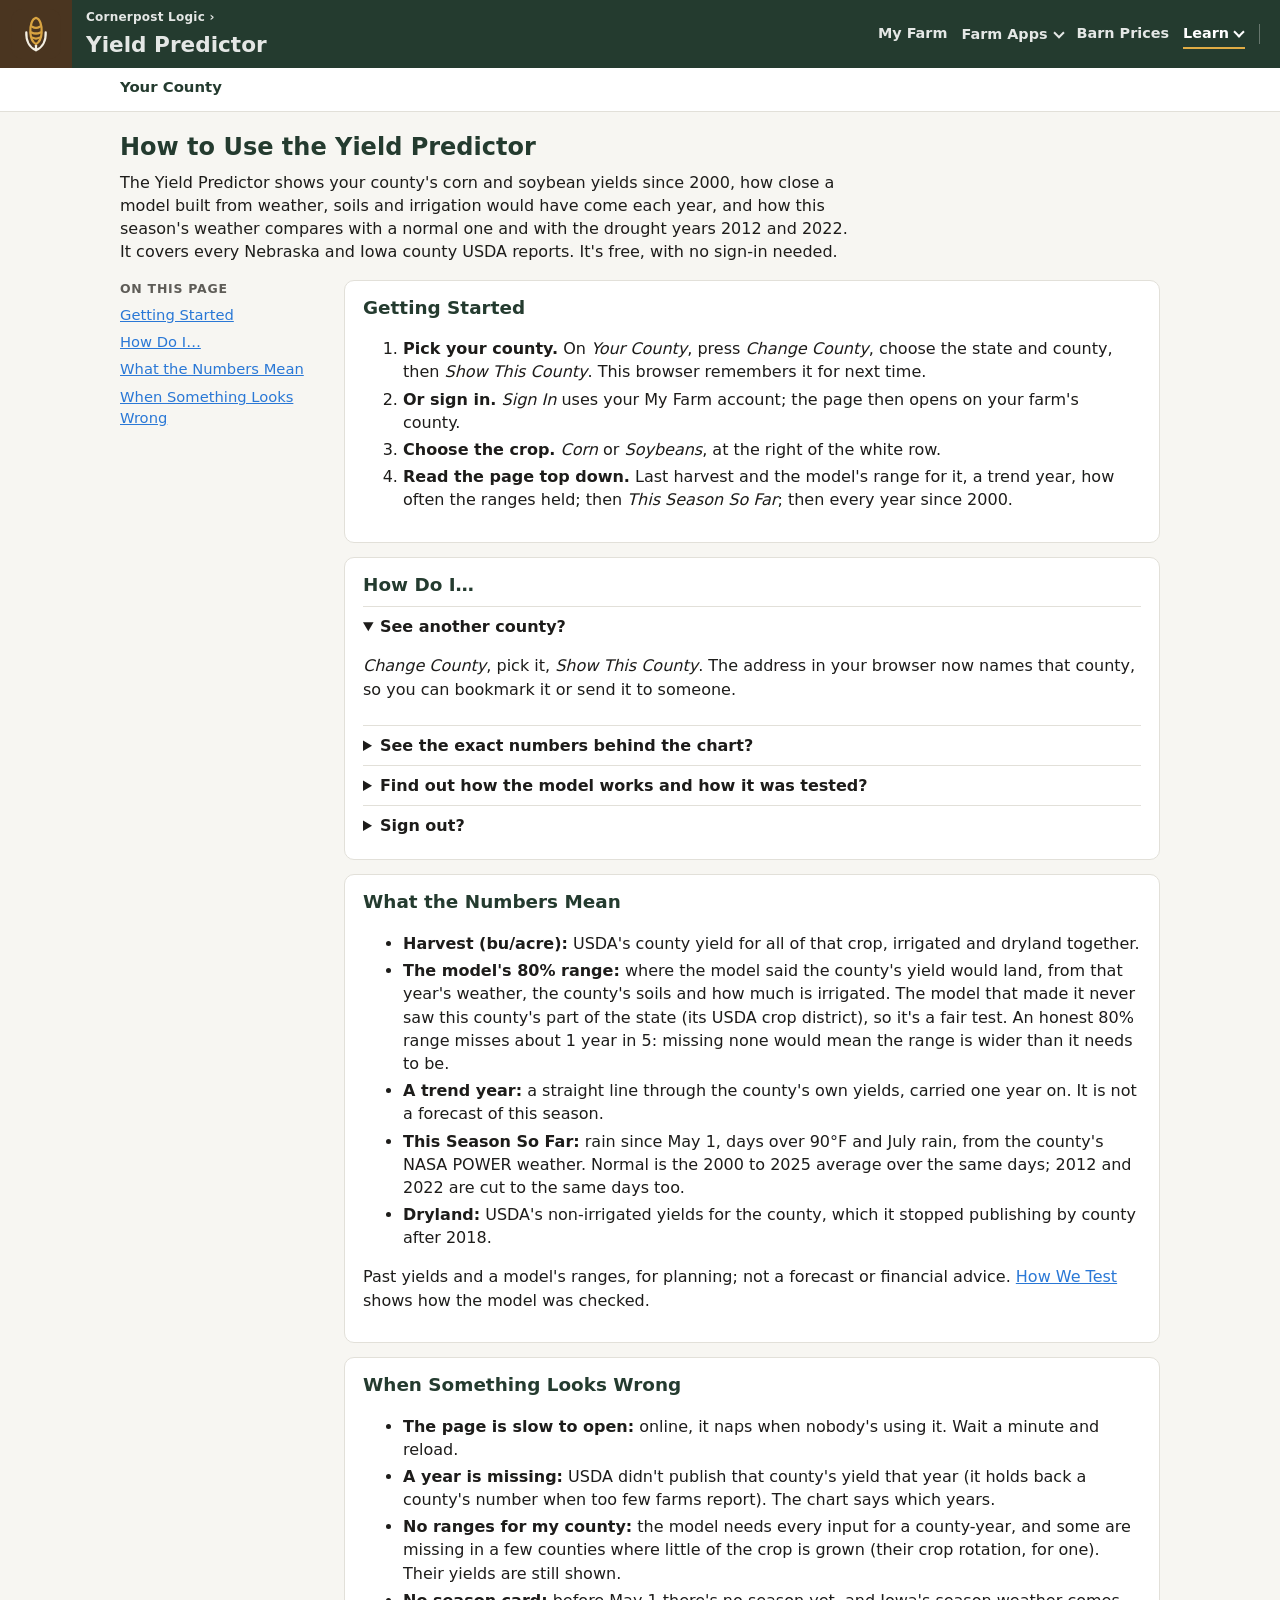
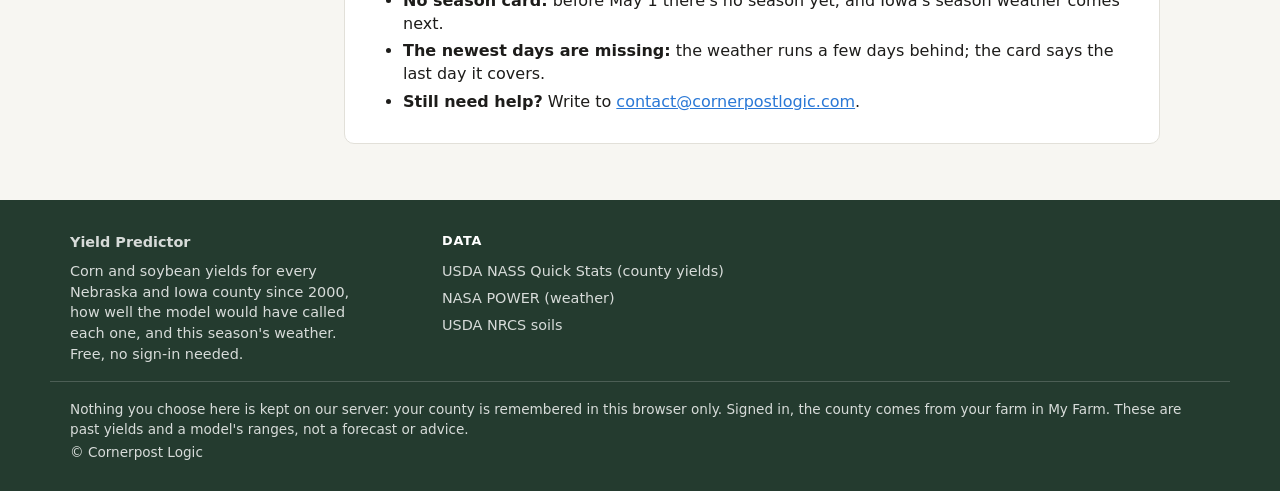
==== commit 52e8dab9: "Herd Planner at herd.cornerpostlogic.com; contact address in Help" ====
--- a/src/yieldpred/web/static/help.html
+++ b/src/yieldpred/web/static/help.html
@@ -101,7 +101,8 @@
         <li><b>No ranges for my county:</b> the model needs every input for a county-year, and some are missing in a few
           counties where little of the crop is grown (their crop rotation, for one). Their yields are still shown.</li>
         <li><b>No season card:</b> before May 1 there's no season yet, and Iowa's season weather comes next.</li>
-        <li><b>The newest days are missing:</b> the weather runs a few days behind; the card says the last day it covers.</li></ul></section>
+        <li><b>The newest days are missing:</b> the weather runs a few days behind; the card says the last day it covers.</li>
+        <li><b>Still need help?</b> Write to <a href="mailto:contact@cornerpostlogic.com">contact@cornerpostlogic.com</a>.</li></ul></section>
       <p class="help-ask"><a href="#" class="btn secondary suite-ask-hidden" data-suite-ask="corn-yield-predictor" role="button">Ask a Question</a></p>
     </div>
   </div>
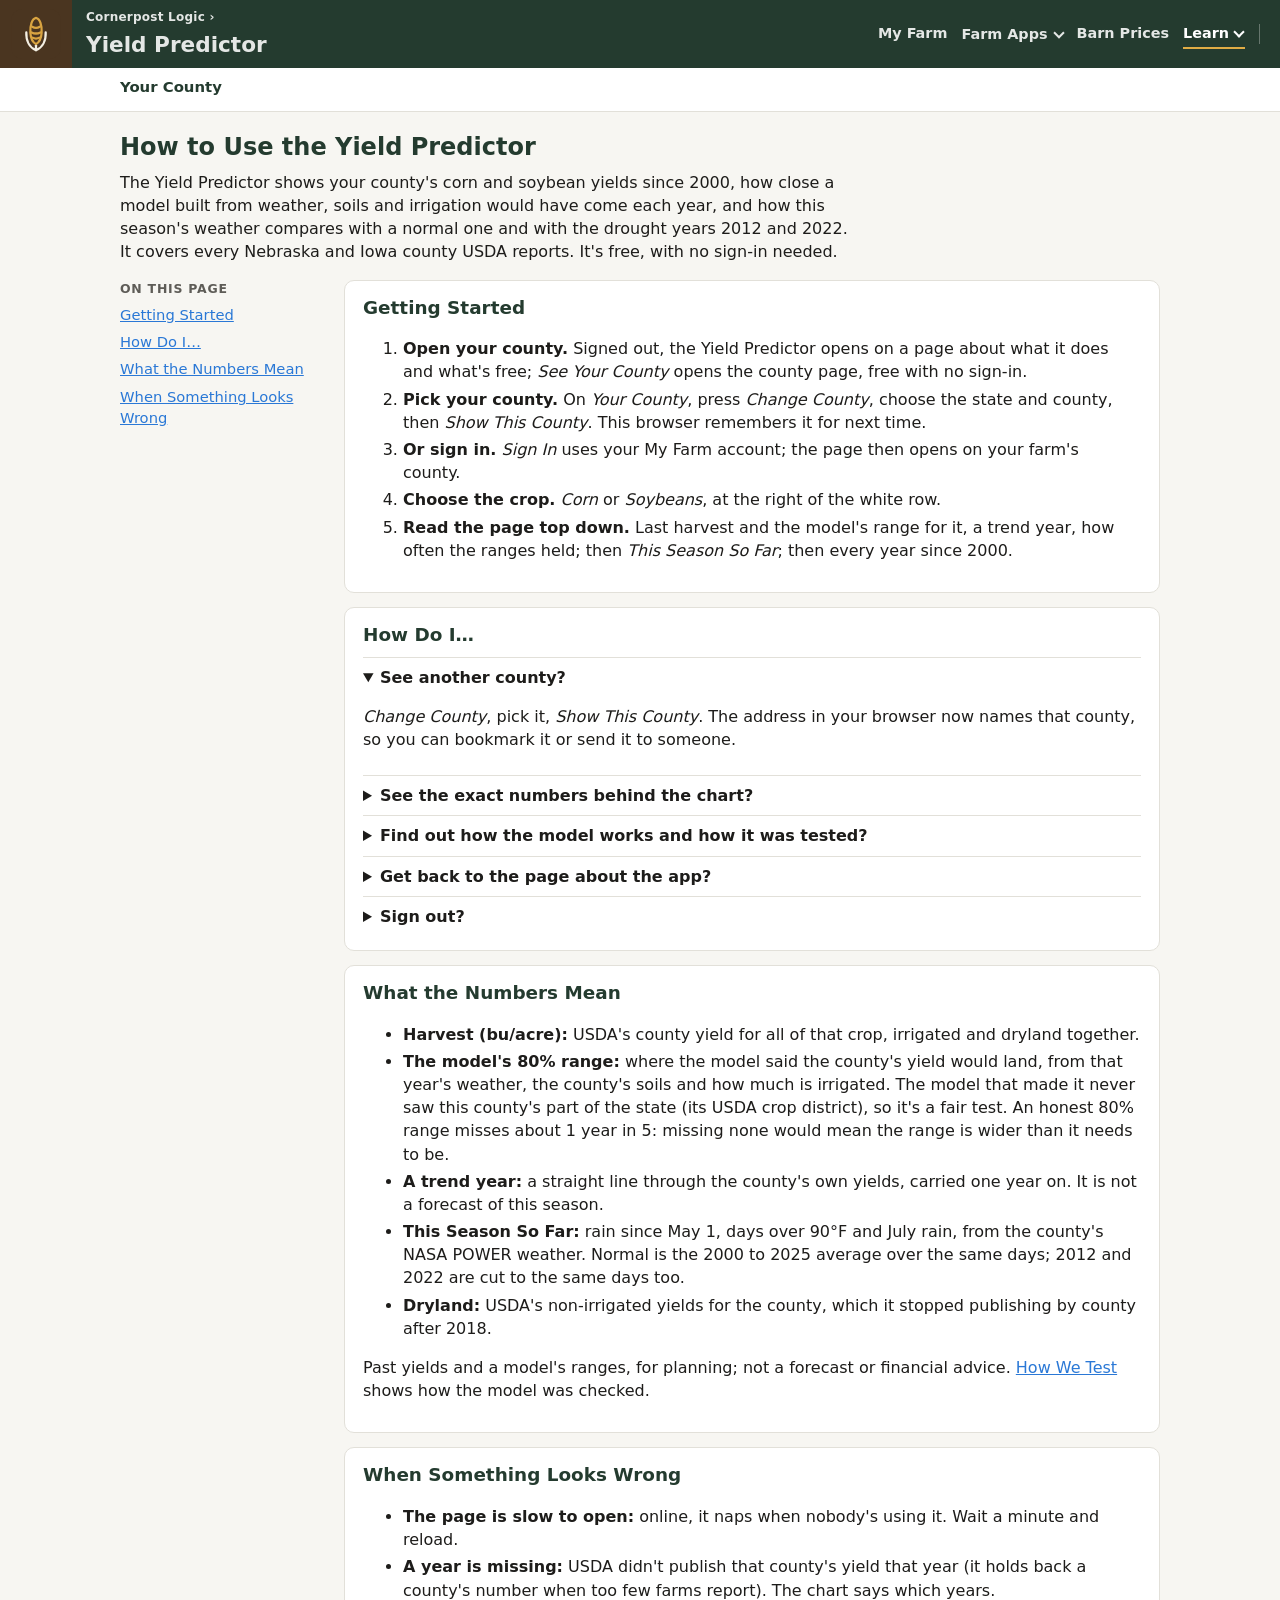
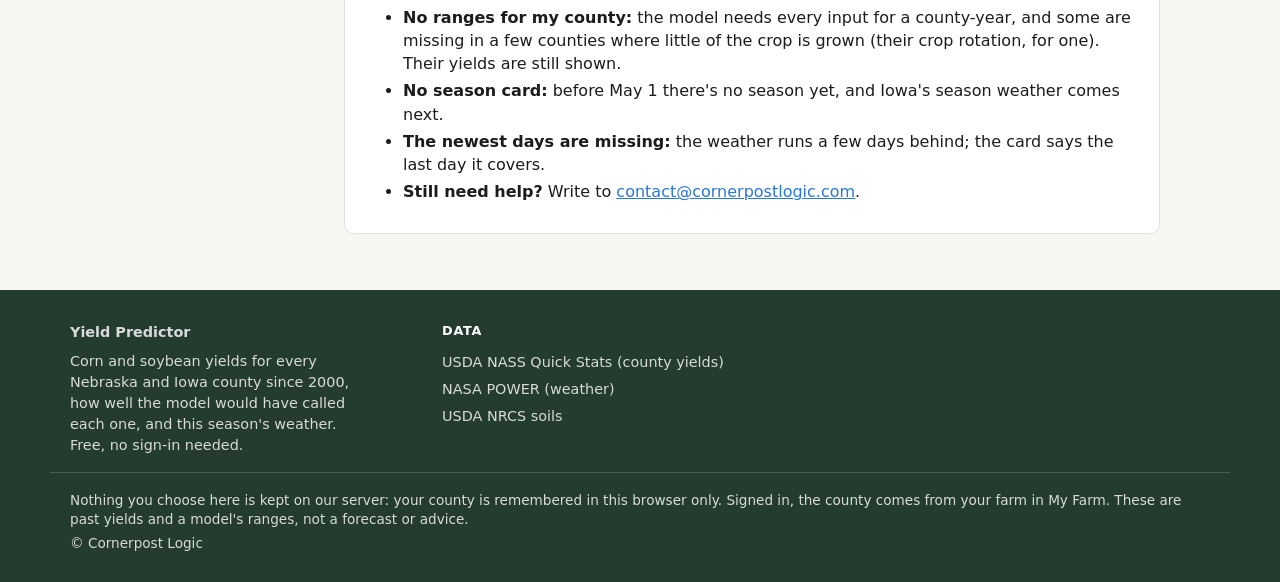
==== commit 7c58bef6: "v0.2.4: landing page for people signed out" ====
--- a/src/yieldpred/web/static/help.html
+++ b/src/yieldpred/web/static/help.html
@@ -45,7 +45,7 @@
   </nav>
 </header>
 <nav class="app-nav" id="app-nav" aria-label="Yield Predictor">
-  <a href="./" id="county-tab">Your County</a>
+  <a href="./?view=county" id="county-tab">Your County</a>
 </nav>
 
 <main id="main" class="help-view">
@@ -63,6 +63,8 @@
       <a href="#help-numbers">What the Numbers Mean</a><a href="#help-wrong">When Something Looks Wrong</a></nav>
     <div class="help-body">
       <section class="help-part" id="help-start"><h2>Getting Started</h2><ol class="help-steps">
+        <li><b>Open your county.</b> Signed out, the Yield Predictor opens on a page about what it does and what's free;
+          <i>See Your County</i> opens the county page, free with no sign-in.</li>
         <li><b>Pick your county.</b> On <i>Your County</i>, press <i>Change County</i>, choose the state and county, then
           <i>Show This County</i>. This browser remembers it for next time.</li>
         <li><b>Or sign in.</b> <i>Sign In</i> uses your My Farm account; the page then opens on your farm's county.</li>
@@ -77,6 +79,8 @@
           the same.</p></details>
         <details><summary>Find out how the model works and how it was tested?</summary><p><i>How We Test</i> under
           <i>Learn</i>: how the model was built, how often its ranges held, and where it falls short.</p></details>
+        <details><summary>Get back to the page about the app?</summary><p>Signed out, the <i>Yield Predictor</i> name
+          at the top left opens it. It also says what's free and what a subscription will add.</p></details>
         <details><summary>Sign out?</summary><p>Your name in the green bar, then <i>Sign Out</i>. It signs you out of My
           Farm too, and so of every app.</p></details>
       </section>
--- a/src/yieldpred/web/static/style.css
+++ b/src/yieldpred/web/static/style.css
@@ -215,3 +215,69 @@
   .help-toc { position: static; flex-direction: row; flex-wrap: wrap; gap: 6px 14px; }
 }
 .suite-bar h1 a.home-link { color: inherit; text-decoration: none; }
+
+/* The landing page (v0.2.4; notes/yp-splash-{desk,phone}-2026-10-30.png). app.js sets body[data-view] once it knows
+   who's here: "landing" for anyone signed out who hasn't asked for a county, "county" otherwise. Until then neither
+   shows, so the county page never flashes before the landing page. */
+.landing { display: none; }
+body[data-view="landing"] .landing { display: block; }
+body[data-view="landing"] #main, body[data-view="landing"] #app-nav { display: none; }
+body.front:not([data-view]) #main { visibility: hidden; }   /* the front page only (index.html), never Help */
+.landing { max-width: 1140px; width: 100%; box-sizing: border-box; margin: 0 auto; padding: 40px 24px 32px; }
+.land-hero { display: grid; grid-template-columns: 1fr 1.05fr; gap: 48px; align-items: start; }
+.land-id { display: flex; gap: 14px; align-items: center; margin-bottom: 18px; }
+.land-id img { width: 56px; height: 56px; display: block; }
+.land-for { margin: 0; font-size: .8rem; letter-spacing: .08em; text-transform: uppercase; font-weight: 700; color: #3c4a42; }
+.land-name { margin: 2px 0 0; font-weight: 700; font-size: 1.05rem; }
+.land-head { font-size: 2.5rem; line-height: 1.15; margin: 0 0 14px; color: var(--suite-ink); }
+.land-lede { font-size: 1.12rem; line-height: 1.5; color: #4c5550; margin: 0 0 24px; max-width: 34em; }
+.land-go { display: flex; gap: 12px; flex-wrap: wrap; margin: 0 0 12px; }
+.land-go .btn { font-size: 1.05rem; padding: 13px 22px; text-decoration: none; }
+.land-go .btn.land-out { background: #fff; border: 2px solid var(--suite-deep-green); color: var(--suite-ink); }
+.land-go .btn.land-out:hover { background: var(--suite-gold-tint); }
+.land-note { font-size: .88rem; color: var(--suite-muted); margin: 0; }
+.land-facts { display: flex; gap: 22px; margin: 26px 0 0; padding: 18px 0 0; border-top: 1px solid var(--suite-line); }
+.land-facts div { flex: 1; }
+.land-facts b { display: block; font-size: 1.6rem; color: var(--suite-ink); }
+.land-facts span { display: block; font-size: .85rem; line-height: 1.35; color: #4c5550; }
+.land-facts small { display: block; margin-top: 4px; font-size: .72rem; color: #6f746f; }
+.land-panel { background: #f1f3ef; border: 1px solid #dfe3dc; border-radius: 16px; padding: 26px 22px 22px; }
+.land-pill { display: inline-block; background: var(--suite-deep-green); color: #fff; font-weight: 700; font-size: .78rem;
+  letter-spacing: .07em; text-transform: uppercase; padding: 5px 10px; border-radius: 4px; }
+.land-panel h3 { font-size: 1.45rem; margin: 10px 0 6px; color: var(--suite-ink); }
+.land-panel p { color: #4c5550; margin: 0 0 16px; line-height: 1.45; }
+.land-show { position: relative; margin: 0 0 18px; padding-right: 54px; }
+.land-browser { background: #fff; border: 1px solid #cfd3cc; border-radius: 10px; overflow: hidden; box-shadow: 0 4px 14px rgba(0, 0, 0, .08); }
+.land-bar { display: flex; align-items: center; gap: 6px; padding: 8px 10px; background: #eceeea; border-bottom: 1px solid #d8dbd5; }
+.land-bar i { width: 9px; height: 9px; border-radius: 50%; background: #c4c8c2; }
+.land-bar span { flex: 1; margin-left: 8px; padding: 3px 10px; background: #fff; border: 1px solid #d8dbd5; border-radius: 5px;
+  font-size: .75rem; color: #444; }
+.land-show img { display: block; width: 100%; height: auto; }
+.land-phone { position: absolute; right: 0; bottom: -14px; width: 112px; border: 6px solid var(--suite-ink); border-radius: 18px;
+  overflow: hidden; background: #fff; box-shadow: 0 6px 16px rgba(0, 0, 0, .18); }
+.land-get { background: #f1f3ef; border: 1px solid #dfe3dc; border-radius: 16px; padding: 26px 28px 22px; margin: 40px 0 0; }
+.land-get h3 { font-size: 1.38rem; margin: 0 0 14px; }
+.land-cols { display: grid; grid-template-columns: 1fr 1fr; gap: 22px; }
+.land-col { background: #fff; border: 1px solid #dfe3dc; border-radius: 10px; padding: 20px 22px; }
+.land-col.paid { border: 2px solid var(--suite-deep-green); }
+.land-col h4 { display: flex; gap: 10px; align-items: center; margin: 0; font-size: 1.18rem; }
+.land-tag { font-size: .72rem; letter-spacing: .06em; text-transform: uppercase; font-weight: 700; padding: 2px 7px; border-radius: 4px;
+  background: #fbf1da; color: #6b4e12; border: 1px solid #e6cf97; }
+.land-col small { display: block; margin: 3px 0 10px; font-size: .88rem; color: var(--suite-muted); }
+.land-col ul { margin: 0; padding-left: 20px; }
+.land-col li { margin: 0 0 9px; line-height: 1.45; }
+.land-foot { margin: 16px 0 0; color: var(--suite-muted); }
+.land-foot b { color: var(--suite-ink); }
+@media (max-width: 760px) {
+  .landing { padding: 24px 16px 24px; }
+  .land-hero { grid-template-columns: 1fr; gap: 28px; }
+  .land-head { font-size: 1.9rem; }
+  .land-lede { font-size: 1.05rem; }
+  .land-go .btn { flex: 1; text-align: center; justify-content: center; }
+  .land-facts { gap: 12px; }
+  .land-facts b { font-size: 1.3rem; }
+  .land-cols { grid-template-columns: 1fr; }
+  .land-get { padding: 20px 16px; }
+  .land-show { padding-right: 34px; }
+  .land-phone { width: 84px; border-width: 4px; border-radius: 13px; }
+}
